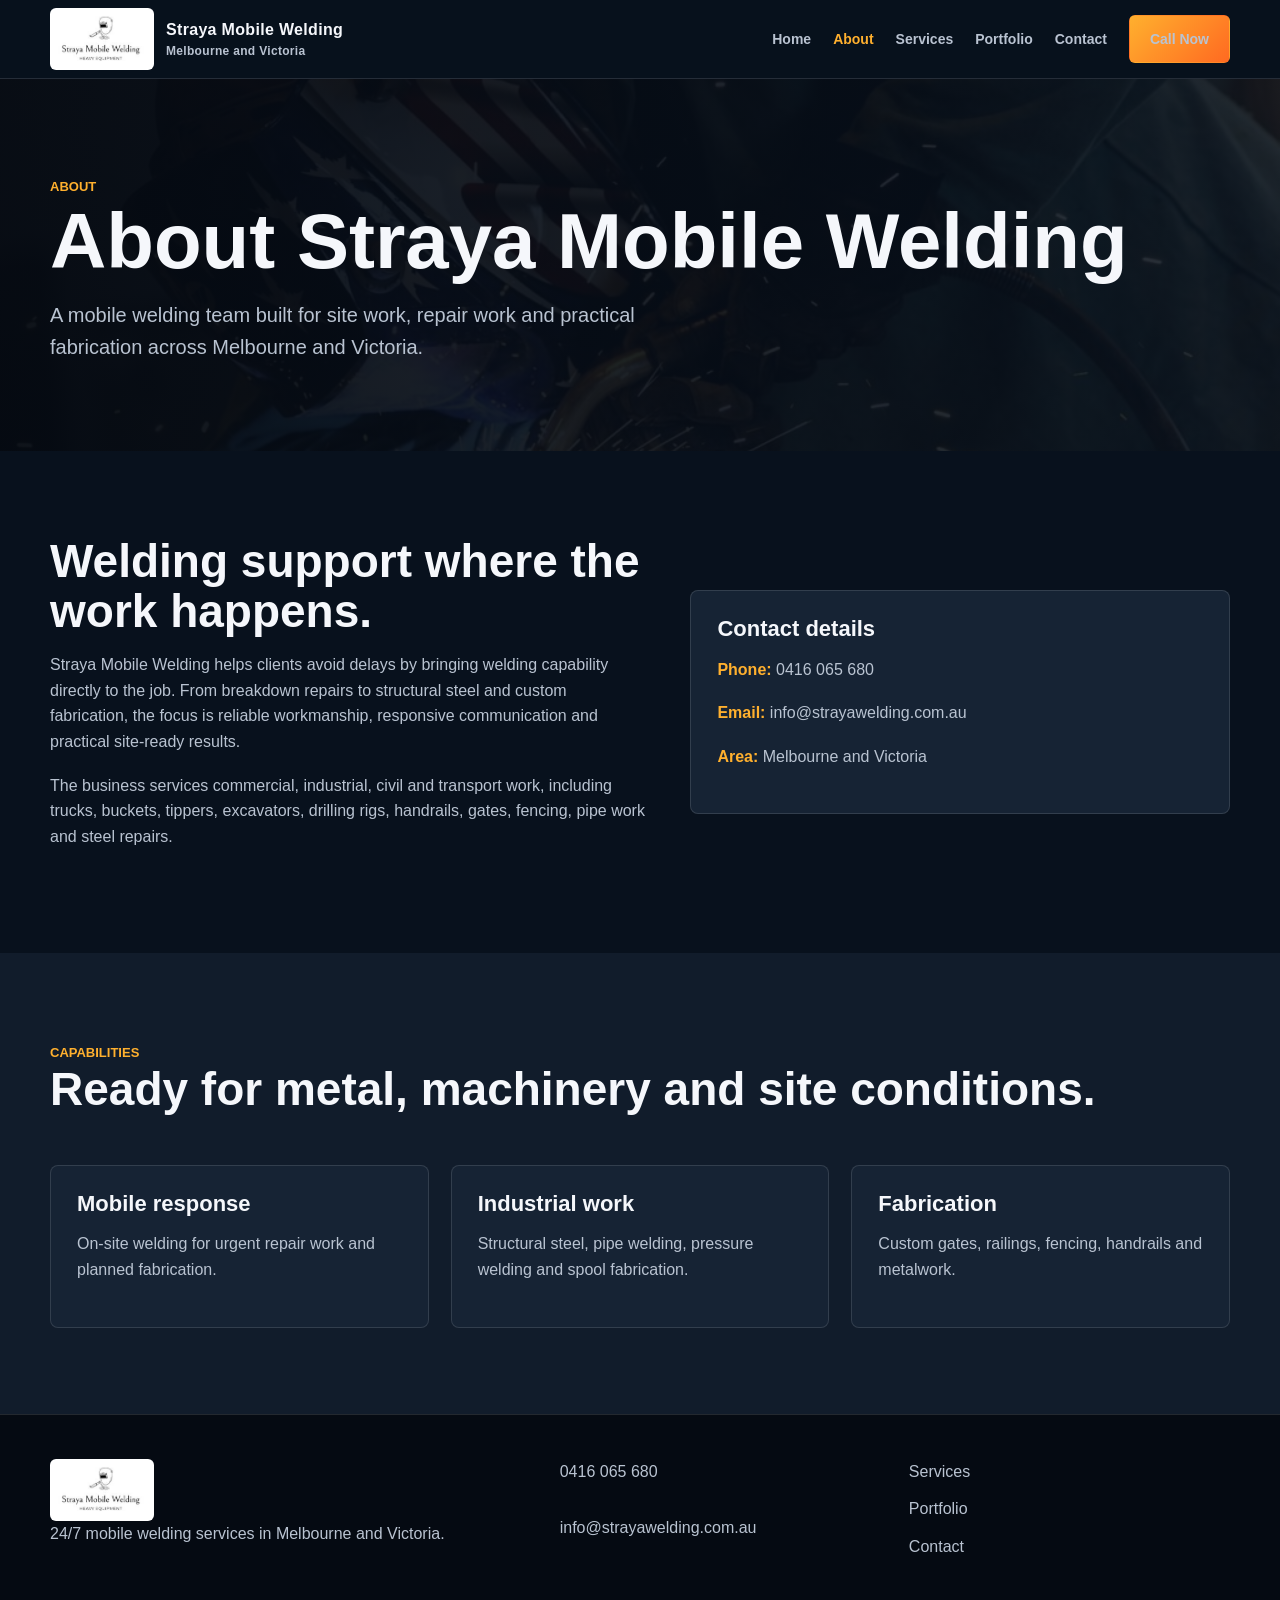
==== about.html @ a780e0a4 "Initial Straya Mobile Welding website rebuild" ====
﻿<!doctype html>
<html lang="en-AU">
<head>
<meta charset="utf-8">
<meta name="viewport" content="width=device-width, initial-scale=1">
<title>About Straya Mobile Welding | Melbourne Mobile Welders</title>
<meta name="description" content="Learn about Straya Mobile Welding, a Melbourne mobile welding business supporting structural steel, fabrication, repairs and emergency breakdown work.">
<meta property="og:title" content="About Straya Mobile Welding">
<meta property="og:description" content="Mobile welding services across Melbourne and Victoria.">
<meta property="og:type" content="website">
<meta property="og:url" content="https://strayawelding.com.au/about.html">
<link rel="stylesheet" href="css/styles.css">
</head>
<body>
<header class="site-header">
<div class="container nav">
<a class="brand" href="index.html">
<span class="logo-box"><img src="assets/images/logo/straya-mobile-welding-logo.jpg" alt="Straya Mobile Welding logo"></span>
<span>Straya Mobile Welding<small>Melbourne and Victoria</small></span>
</a>
<button class="menu-toggle" data-menu-toggle aria-expanded="false" aria-label="Open menu">=</button>
<nav class="menu" data-menu>
<a href="index.html">Home</a>
<a class="active" href="about.html">About</a>
<a href="services.html">Services</a>
<a href="portfolio.html">Portfolio</a>
<a href="contact.html">Contact</a>
<a class="btn btn-primary" href="tel:0416065680">Call Now</a>
</nav>
</div>
</header>
<main>
<section class="page-hero">
<div class="container">
<span class="eyebrow">About</span>
<h1>About Straya Mobile Welding</h1>
<p class="lead">A mobile welding team built for site work, repair work and practical fabrication across Melbourne and Victoria.</p>
</div>
</section>
<section class="section">
<div class="container split">
<div>
<h2>Welding support where the work happens.</h2>
<p>Straya Mobile Welding helps clients avoid delays by bringing welding capability directly to the job. From breakdown repairs to structural steel and custom fabrication, the focus is reliable workmanship, responsive communication and practical site-ready results.</p>
<p>The business services commercial, industrial, civil and transport work, including trucks, buckets, tippers, excavators, drilling rigs, handrails, gates, fencing, pipe work and steel repairs.</p>
</div>
<div class="card">
<h3>Contact details</h3>
<p>
<strong>Phone:</strong> <a href="tel:0416065680">0416 065 680</a>
</p>
<p>
<strong>Email:</strong> <a href="mailto:info@strayawelding.com.au">info@strayawelding.com.au</a>
</p>
<p>
<strong>Area:</strong> Melbourne and Victoria</p>
</div>
</div>
</section>
<section class="section alt">
<div class="container">
<div class="section-head">
<div>
<span class="eyebrow">Capabilities</span>
<h2>Ready for metal, machinery and site conditions.</h2>
</div>
</div>
<div class="grid grid-3">
<article class="card">
<h3>Mobile response</h3>
<p>On-site welding for urgent repair work and planned fabrication.</p>
</article>
<article class="card">
<h3>Industrial work</h3>
<p>Structural steel, pipe welding, pressure welding and spool fabrication.</p>
</article>
<article class="card">
<h3>Fabrication</h3>
<p>Custom gates, railings, fencing, handrails and metalwork.</p>
</article>
</div>
</div>
</section>
</main>
<footer class="site-footer">
<div class="container footer-grid">
<div>
<span class="logo-box"><img src="assets/images/logo/straya-mobile-welding-logo.jpg" alt="Straya Mobile Welding logo"></span>
<p>24/7 mobile welding services in Melbourne and Victoria.</p>
</div>
<div class="footer-links">
<a href="tel:0416065680">0416 065 680</a>
<a href="mailto:info@strayawelding.com.au">info@strayawelding.com.au</a>
</div>
<div class="footer-links">
<a href="services.html">Services</a>
<a href="portfolio.html">Portfolio</a>
<a href="contact.html">Contact</a>
</div>
</div>
</footer>
<script src="js/main.js">
</script>
</body>
</html>
---- css/styles.css ----
:root {
  --bg: #08111d;
  --bg-soft: #111c2b;
  --panel: #162334;
  --panel-2: #1d2b3c;
  --text: #f5f7fb;
  --muted: #b9c3d1;
  --line: rgba(255, 255, 255, 0.12);
  --accent: #ffb02e;
  --accent-2: #ff6a21;
  --dark: #050a12;
  --max: 1180px;
}

* {
  box-sizing: border-box;
}

body {
  margin: 0;
  font-family: Arial, Helvetica, sans-serif;
  color: var(--text);
  background: var(--bg);
  line-height: 1.6;
}

img {
  max-width: 100%;
  display: block;
}

a {
  color: inherit;
  text-decoration: none;
}

.container {
  width: min(100% - 32px, var(--max));
  margin: 0 auto;
}

.site-header {
  position: sticky;
  top: 0;
  z-index: 20;
  background: rgba(8, 17, 29, 0.94);
  border-bottom: 1px solid var(--line);
  backdrop-filter: blur(12px);
}

.nav {
  min-height: 78px;
  display: flex;
  align-items: center;
  justify-content: space-between;
  gap: 18px;
}

.brand {
  display: flex;
  align-items: center;
  gap: 12px;
  font-weight: 800;
  letter-spacing: 0.02em;
}

.logo-box {
  width: 104px;
  height: 62px;
  display: grid;
  place-items: center;
  padding: 5px;
  border-radius: 6px;
  background: #fff;
}

.logo-box img {
  width: 100%;
  height: 100%;
  object-fit: contain;
}

.brand small {
  display: block;
  color: var(--muted);
  font-size: 12px;
  font-weight: 700;
}

.menu {
  display: flex;
  align-items: center;
  gap: 22px;
}

.menu a {
  color: var(--muted);
  font-weight: 700;
  font-size: 14px;
}

.menu a:hover,
.menu a.active {
  color: var(--accent);
}

.menu-toggle {
  display: none;
  border: 1px solid var(--line);
  background: var(--panel);
  color: var(--text);
  border-radius: 6px;
  width: 44px;
  height: 44px;
  font-size: 22px;
}

.btn {
  display: inline-flex;
  align-items: center;
  justify-content: center;
  min-height: 48px;
  padding: 0 20px;
  border-radius: 6px;
  border: 1px solid transparent;
  font-weight: 800;
  line-height: 1;
  cursor: pointer;
}

.btn-primary {
  color: var(--dark);
  background: linear-gradient(135deg, var(--accent), var(--accent-2));
}

.btn-secondary {
  color: var(--text);
  border-color: rgba(255, 176, 46, 0.45);
  background: rgba(255, 176, 46, 0.08);
}

.btn-dark {
  color: var(--text);
  background: var(--panel);
  border-color: var(--line);
}

.hero {
  min-height: 680px;
  display: grid;
  align-items: center;
  position: relative;
  overflow: hidden;
  background:
    linear-gradient(90deg, rgba(5, 10, 18, 0.95), rgba(5, 10, 18, 0.7) 44%, rgba(5, 10, 18, 0.22)),
    url("../assets/images/mobile-welding-01.jpg") center right / cover no-repeat;
}

.hero-content {
  max-width: 720px;
  padding: 86px 0;
}

.eyebrow {
  color: var(--accent);
  text-transform: uppercase;
  font-size: 13px;
  font-weight: 900;
}

h1,
h2,
h3 {
  margin: 0 0 16px;
  line-height: 1.08;
}

h1 {
  font-size: clamp(42px, 7vw, 78px);
}

h2 {
  font-size: clamp(30px, 4vw, 46px);
}

h3 {
  font-size: 22px;
}

p {
  margin: 0 0 18px;
  color: var(--muted);
}

.lead {
  font-size: 20px;
  max-width: 680px;
}

.actions {
  display: flex;
  flex-wrap: wrap;
  gap: 14px;
  margin-top: 28px;
}

.section {
  padding: 86px 0;
}

.section.alt {
  background: var(--bg-soft);
}

.section-head {
  display: flex;
  justify-content: space-between;
  align-items: end;
  gap: 28px;
  margin-bottom: 34px;
}

.section-head p {
  max-width: 560px;
}

.grid {
  display: grid;
  gap: 22px;
}

.grid-2 {
  grid-template-columns: repeat(2, minmax(0, 1fr));
}

.grid-3 {
  grid-template-columns: repeat(3, minmax(0, 1fr));
}

.card {
  background: var(--panel);
  border: 1px solid var(--line);
  border-radius: 8px;
  padding: 26px;
}

.card strong,
.stat strong {
  color: var(--accent);
}

.service-card {
  min-height: 210px;
}

.split {
  display: grid;
  grid-template-columns: 1.05fr 0.95fr;
  gap: 44px;
  align-items: center;
}

.feature-list {
  list-style: none;
  padding: 0;
  margin: 20px 0 0;
  display: grid;
  gap: 12px;
}

.feature-list li {
  padding-left: 28px;
  position: relative;
  color: var(--muted);
}

.feature-list li::before {
  content: "";
  position: absolute;
  left: 0;
  top: 8px;
  width: 10px;
  height: 10px;
  background: var(--accent);
  border-radius: 2px;
}

.media-panel {
  min-height: 360px;
  border-radius: 8px;
  border: 1px solid var(--line);
  background:
    linear-gradient(135deg, rgba(255, 176, 46, 0.18), rgba(255, 106, 33, 0.08)),
    url("../assets/images/fabrication-01.jpg") center / cover no-repeat;
  position: relative;
  overflow: hidden;
}

.media-panel::after {
  content: "";
  position: absolute;
  inset: 0;
  background: linear-gradient(180deg, transparent 35%, rgba(5, 10, 18, 0.72));
}

.stats {
  display: grid;
  grid-template-columns: repeat(3, minmax(0, 1fr));
  gap: 18px;
  margin-top: 28px;
}

.stat {
  padding: 20px;
  border-left: 3px solid var(--accent);
  background: rgba(255, 255, 255, 0.04);
}

.portfolio-card {
  min-height: 190px;
}

.image-card {
  overflow: hidden;
  padding: 0;
}

.image-card a {
  display: grid;
  color: inherit;
}

.image-card img {
  width: 100%;
  aspect-ratio: 4 / 3;
  object-fit: cover;
  background: var(--panel-2);
}

.image-card-body {
  padding: 18px;
}

.image-card-body h3 {
  font-size: 18px;
  margin-bottom: 8px;
}

.gallery-section + .gallery-section {
  margin-top: 54px;
}

.gallery-section h2 {
  font-size: clamp(26px, 3vw, 36px);
}

.gallery-grid {
  display: grid;
  grid-template-columns: repeat(3, minmax(0, 1fr));
  gap: 20px;
}

.project-preview {
  padding: 0;
  overflow: hidden;
}

.project-preview img {
  width: 100%;
  aspect-ratio: 4 / 3;
  object-fit: cover;
}

.project-preview div {
  padding: 22px;
}

.cta {
  background: linear-gradient(135deg, rgba(255, 176, 46, 0.17), rgba(255, 106, 33, 0.1)), var(--bg-soft);
  border-top: 1px solid var(--line);
  border-bottom: 1px solid var(--line);
}

.page-hero {
  padding: 94px 0 70px;
  background:
    linear-gradient(90deg, rgba(5, 10, 18, 0.96), rgba(8, 17, 29, 0.86)),
    url("../assets/images/structural-steel-01.jpg") center / cover no-repeat;
}

.form {
  display: grid;
  gap: 16px;
}

.form-row {
  display: grid;
  grid-template-columns: repeat(2, minmax(0, 1fr));
  gap: 16px;
}

label {
  display: grid;
  gap: 7px;
  color: var(--text);
  font-weight: 800;
}

input,
select,
textarea {
  width: 100%;
  border: 1px solid var(--line);
  border-radius: 6px;
  background: #0c1725;
  color: var(--text);
  padding: 13px 14px;
  font: inherit;
}

textarea {
  min-height: 150px;
  resize: vertical;
}

.hp-field {
  position: absolute;
  left: -9999px;
}

.notice {
  padding: 14px 16px;
  border-radius: 6px;
  margin-bottom: 18px;
  display: none;
}

.notice.show {
  display: block;
}

.notice.success {
  background: rgba(39, 174, 96, 0.16);
  border: 1px solid rgba(39, 174, 96, 0.5);
}

.notice.error {
  background: rgba(231, 76, 60, 0.16);
  border: 1px solid rgba(231, 76, 60, 0.5);
}

.site-footer {
  padding: 44px 0;
  background: var(--dark);
  border-top: 1px solid var(--line);
}

.footer-grid {
  display: grid;
  grid-template-columns: 1.2fr 0.8fr 0.8fr;
  gap: 28px;
}

.footer-links {
  display: grid;
  gap: 8px;
}

.footer-links a {
  color: var(--muted);
}

@media (max-width: 860px) {
  .menu-toggle {
    display: block;
  }

  .menu {
    position: absolute;
    top: 78px;
    left: 0;
    right: 0;
    display: none;
    flex-direction: column;
    align-items: stretch;
    padding: 18px 16px 24px;
    background: var(--bg);
    border-bottom: 1px solid var(--line);
  }

  .menu.open {
    display: flex;
  }

  .menu a,
  .menu .btn {
    width: 100%;
  }

  .hero {
    min-height: 620px;
    background-position: center;
  }

  .section-head,
  .split,
  .grid-2,
  .grid-3,
  .gallery-grid,
  .footer-grid,
  .form-row {
    grid-template-columns: 1fr;
  }

  .section-head {
    align-items: start;
  }

  .stats {
    grid-template-columns: 1fr;
  }
}

@media (max-width: 520px) {
  .container {
    width: min(100% - 24px, var(--max));
  }

  .hero-content {
    padding: 64px 0;
  }

  .actions .btn {
    width: 100%;
  }

  .section {
    padding: 64px 0;
  }
}
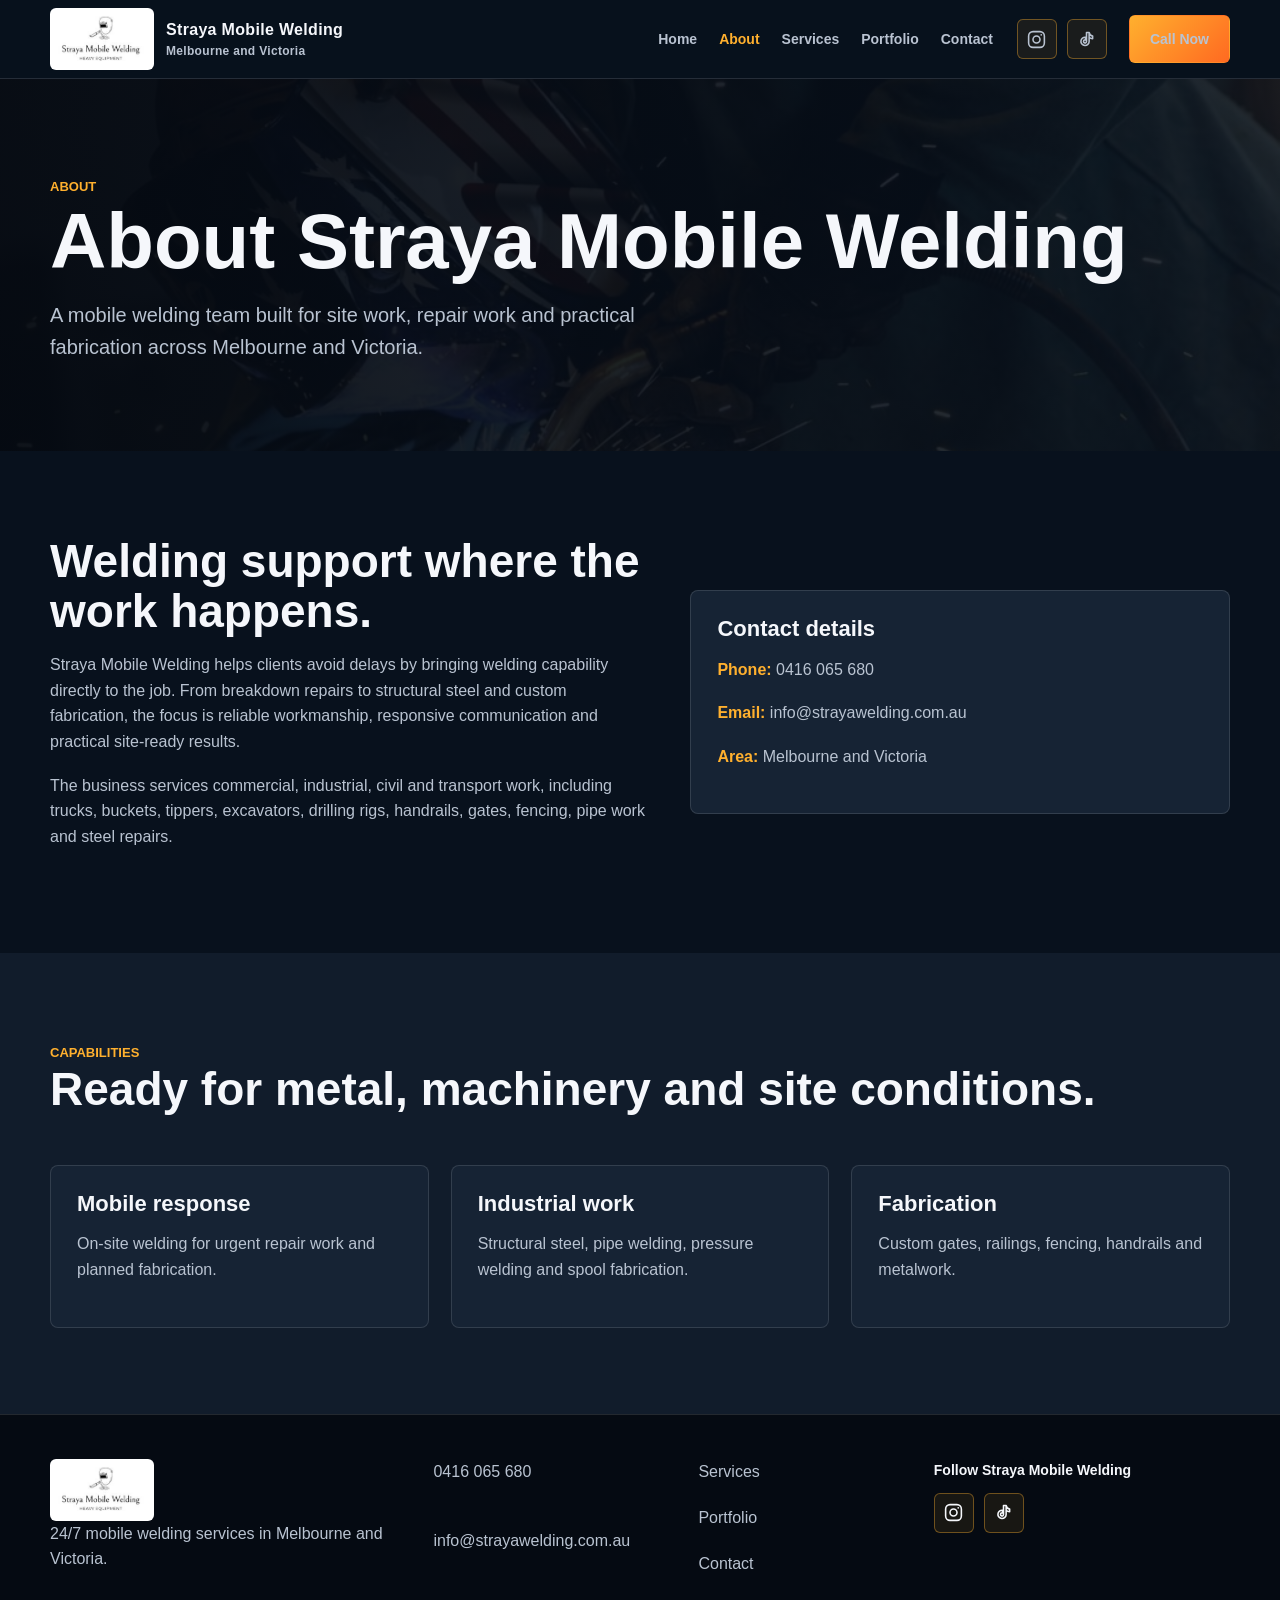
==== commit b2e1f96b: "Add Instagram and TikTok links" ====
--- a/about.html
+++ b/about.html
@@ -5,26 +5,28 @@
 <meta name="viewport" content="width=device-width, initial-scale=1">
 <title>About Straya Mobile Welding | Melbourne Mobile Welders</title>
 <meta name="description" content="Learn about Straya Mobile Welding, a Melbourne mobile welding business supporting structural steel, fabrication, repairs and emergency breakdown work.">
+<link rel="canonical" href="https://strayawelding.com.au/about">
 <meta property="og:title" content="About Straya Mobile Welding">
 <meta property="og:description" content="Mobile welding services across Melbourne and Victoria.">
 <meta property="og:type" content="website">
-<meta property="og:url" content="https://strayawelding.com.au/about.html">
+<meta property="og:url" content="https://strayawelding.com.au/about">
 <link rel="stylesheet" href="css/styles.css">
 </head>
 <body>
 <header class="site-header">
 <div class="container nav">
-<a class="brand" href="index.html">
+<a class="brand" href="/">
 <span class="logo-box"><img src="assets/images/logo/straya-mobile-welding-logo.jpg" alt="Straya Mobile Welding logo"></span>
 <span>Straya Mobile Welding<small>Melbourne and Victoria</small></span>
 </a>
 <button class="menu-toggle" data-menu-toggle aria-expanded="false" aria-label="Open menu">=</button>
 <nav class="menu" data-menu>
-<a href="index.html">Home</a>
-<a class="active" href="about.html">About</a>
-<a href="services.html">Services</a>
-<a href="portfolio.html">Portfolio</a>
-<a href="contact.html">Contact</a>
+<a href="/">Home</a>
+<a class="active" href="/about">About</a>
+<a href="/services">Services</a>
+<a href="/portfolio">Portfolio</a>
+<a href="/contact">Contact</a>
+<span class="nav-socials" aria-label="Social media"><a class="social-icon" href="https://www.instagram.com/strayametalfabrication/" target="_blank" rel="noopener noreferrer" aria-label="Straya Mobile Welding on Instagram"><svg aria-hidden="true" viewBox="0 0 24 24"><rect x="3" y="3" width="18" height="18" rx="5"></rect><circle cx="12" cy="12" r="4"></circle><circle class="icon-fill" cx="17.4" cy="6.7" r="1"></circle></svg></a><a class="social-icon" href="https://www.tiktok.com/@smf7445" target="_blank" rel="noopener noreferrer" aria-label="Straya Mobile Welding on TikTok"><svg aria-hidden="true" viewBox="0 0 24 24"><path d="M15 4v10.2a4.7 4.7 0 1 1-4-4.65v3.1a1.7 1.7 0 1 0 1 1.55V4h3Zm0 0c.4 2.3 1.75 3.65 4 4v3.1A7 7 0 0 1 15 9.4"></path></svg></a></span>
 <a class="btn btn-primary" href="tel:0416065680">Call Now</a>
 </nav>
 </div>
@@ -93,10 +95,11 @@
 <a href="mailto:info@strayawelding.com.au">info@strayawelding.com.au</a>
 </div>
 <div class="footer-links">
-<a href="services.html">Services</a>
-<a href="portfolio.html">Portfolio</a>
-<a href="contact.html">Contact</a>
+<a href="/services">Services</a>
+<a href="/portfolio">Portfolio</a>
+<a href="/contact">Contact</a>
 </div>
+<div class="footer-social"><strong>Follow Straya Mobile Welding</strong><div class="social-buttons"><a class="social-icon" href="https://www.instagram.com/strayametalfabrication/" target="_blank" rel="noopener noreferrer" aria-label="Follow Straya Mobile Welding on Instagram"><svg aria-hidden="true" viewBox="0 0 24 24"><rect x="3" y="3" width="18" height="18" rx="5"></rect><circle cx="12" cy="12" r="4"></circle><circle class="icon-fill" cx="17.4" cy="6.7" r="1"></circle></svg></a><a class="social-icon" href="https://www.tiktok.com/@smf7445" target="_blank" rel="noopener noreferrer" aria-label="Follow Straya Mobile Welding on TikTok"><svg aria-hidden="true" viewBox="0 0 24 24"><path d="M15 4v10.2a4.7 4.7 0 1 1-4-4.65v3.1a1.7 1.7 0 1 0 1 1.55V4h3Zm0 0c.4 2.3 1.75 3.65 4 4v3.1A7 7 0 0 1 15 9.4"></path></svg></a></div></div>
 </div>
 </footer>
 <script src="js/main.js">
@@ -105,3 +108,4 @@
 </html>
 
 
+
--- a/css/styles.css
+++ b/css/styles.css
@@ -104,6 +104,87 @@
   color: var(--accent);
 }
 
+.nav-socials,
+.social-buttons {
+  display: flex;
+  align-items: center;
+  gap: 10px;
+}
+
+.menu .nav-socials {
+  padding-left: 2px;
+}
+
+.social-icon,
+.social-button {
+  display: inline-flex;
+  align-items: center;
+  justify-content: center;
+  border: 1px solid rgba(255, 176, 46, 0.38);
+  background: rgba(255, 176, 46, 0.08);
+  color: var(--text);
+  transition: border-color 0.2s ease, background 0.2s ease, color 0.2s ease, transform 0.2s ease;
+}
+
+.social-icon {
+  width: 40px;
+  height: 40px;
+  border-radius: 6px;
+}
+
+.social-icon svg,
+.social-button svg {
+  width: 21px;
+  height: 21px;
+  fill: none;
+  stroke: currentColor;
+  stroke-width: 1.8;
+  stroke-linecap: round;
+  stroke-linejoin: round;
+}
+
+.social-icon .icon-fill,
+.social-button .icon-fill {
+  fill: currentColor;
+  stroke: none;
+}
+
+.social-icon:hover,
+.social-icon:focus-visible,
+.social-button:hover,
+.social-button:focus-visible {
+  color: var(--dark);
+  border-color: var(--accent);
+  background: var(--accent);
+  transform: translateY(-2px);
+  outline: none;
+}
+
+.social-button {
+  min-height: 48px;
+  gap: 10px;
+  padding: 0 18px;
+  border-radius: 6px;
+  font-weight: 800;
+}
+
+.social-cta {
+  display: flex;
+  align-items: center;
+  justify-content: space-between;
+  gap: 24px;
+  margin-top: 28px;
+  padding: 24px;
+  border: 1px solid var(--line);
+  border-left: 3px solid var(--accent);
+  border-radius: 8px;
+  background: rgba(255, 255, 255, 0.035);
+}
+
+.social-cta h3 {
+  margin: 4px 0 0;
+}
+
 .menu-toggle {
   display: none;
   border: 1px solid var(--line);
@@ -449,6 +530,47 @@
   border: 1px solid rgba(231, 76, 60, 0.5);
 }
 
+.contact-socials {
+  display: grid;
+  gap: 12px;
+  margin-top: 26px;
+  padding-top: 24px;
+  border-top: 1px solid var(--line);
+}
+
+.social-detail {
+  display: flex;
+  align-items: center;
+  gap: 12px;
+  padding: 10px;
+  margin: 0 -10px;
+  border-radius: 8px;
+  transition: background 0.2s ease;
+}
+
+.social-detail:hover,
+.social-detail:focus-visible {
+  background: rgba(255, 176, 46, 0.08);
+  outline: none;
+}
+
+.social-detail:hover .social-icon,
+.social-detail:focus-visible .social-icon {
+  color: var(--dark);
+  border-color: var(--accent);
+  background: var(--accent);
+}
+
+.social-detail strong,
+.social-detail small {
+  display: block;
+}
+
+.social-detail small {
+  color: var(--muted);
+  line-height: 1.4;
+}
+
 .site-footer {
   padding: 44px 0;
   background: var(--dark);
@@ -457,7 +579,7 @@
 
 .footer-grid {
   display: grid;
-  grid-template-columns: 1.2fr 0.8fr 0.8fr;
+  grid-template-columns: 1.2fr 0.8fr 0.7fr 1fr;
   gap: 28px;
 }
 
@@ -468,6 +590,12 @@
 
 .footer-links a {
   color: var(--muted);
+}
+
+.footer-social strong {
+  display: block;
+  margin-bottom: 12px;
+  font-size: 14px;
 }
 
 @media (max-width: 860px) {
@@ -497,6 +625,15 @@
     width: 100%;
   }
 
+  .menu .nav-socials {
+    width: 100%;
+    padding: 4px 0 0;
+  }
+
+  .menu .social-icon {
+    width: 48px;
+  }
+
   .hero {
     min-height: 620px;
     background-position: center;
@@ -519,6 +656,11 @@
   .stats {
     grid-template-columns: 1fr;
   }
+
+  .social-cta {
+    align-items: flex-start;
+    flex-direction: column;
+  }
 }
 
 @media (max-width: 520px) {
@@ -534,6 +676,11 @@
     width: 100%;
   }
 
+  .social-cta .social-buttons,
+  .social-cta .social-button {
+    width: 100%;
+  }
+
   .section {
     padding: 64px 0;
   }
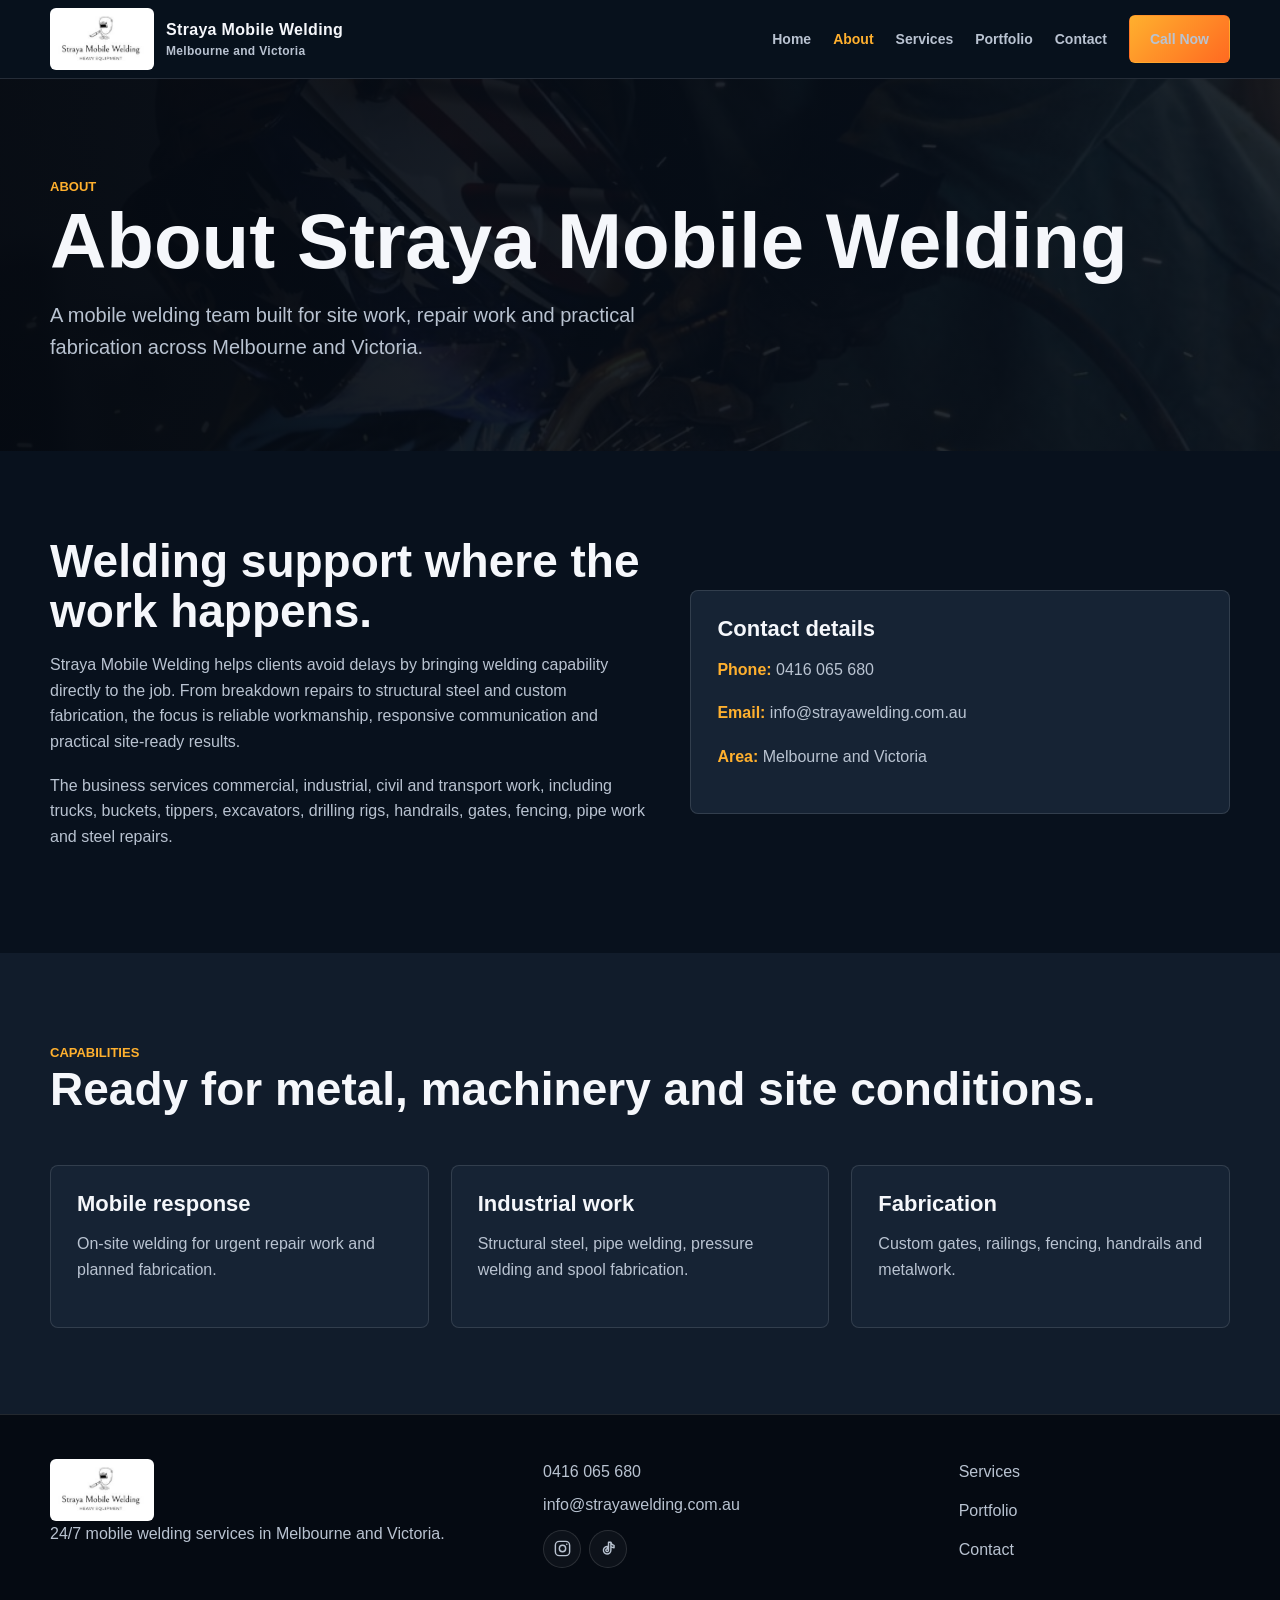
==== commit 84bd1971: "Refine social media link design" ====
--- a/about.html
+++ b/about.html
@@ -26,7 +26,6 @@
 <a href="/services">Services</a>
 <a href="/portfolio">Portfolio</a>
 <a href="/contact">Contact</a>
-<span class="nav-socials" aria-label="Social media"><a class="social-icon" href="https://www.instagram.com/strayametalfabrication/" target="_blank" rel="noopener noreferrer" aria-label="Straya Mobile Welding on Instagram"><svg aria-hidden="true" viewBox="0 0 24 24"><rect x="3" y="3" width="18" height="18" rx="5"></rect><circle cx="12" cy="12" r="4"></circle><circle class="icon-fill" cx="17.4" cy="6.7" r="1"></circle></svg></a><a class="social-icon" href="https://www.tiktok.com/@smf7445" target="_blank" rel="noopener noreferrer" aria-label="Straya Mobile Welding on TikTok"><svg aria-hidden="true" viewBox="0 0 24 24"><path d="M15 4v10.2a4.7 4.7 0 1 1-4-4.65v3.1a1.7 1.7 0 1 0 1 1.55V4h3Zm0 0c.4 2.3 1.75 3.65 4 4v3.1A7 7 0 0 1 15 9.4"></path></svg></a></span>
 <a class="btn btn-primary" href="tel:0416065680">Call Now</a>
 </nav>
 </div>
@@ -90,16 +89,15 @@
 <span class="logo-box"><img src="assets/images/logo/straya-mobile-welding-logo.jpg" alt="Straya Mobile Welding logo"></span>
 <p>24/7 mobile welding services in Melbourne and Victoria.</p>
 </div>
-<div class="footer-links">
+<div class="footer-contact"><div class="footer-links">
 <a href="tel:0416065680">0416 065 680</a>
 <a href="mailto:info@strayawelding.com.au">info@strayawelding.com.au</a>
-</div>
+</div><div class="social-links" aria-label="Follow us"><a class="social-link" href="https://www.instagram.com/strayametalfabrication/" target="_blank" rel="noopener noreferrer" aria-label="Instagram"><svg aria-hidden="true" viewBox="0 0 24 24"><rect x="3" y="3" width="18" height="18" rx="5"></rect><circle cx="12" cy="12" r="4"></circle><circle class="icon-fill" cx="17.4" cy="6.7" r="1"></circle></svg></a><a class="social-link" href="https://www.tiktok.com/@smf7445" target="_blank" rel="noopener noreferrer" aria-label="TikTok"><svg aria-hidden="true" viewBox="0 0 24 24"><path d="M15 4v10.2a4.7 4.7 0 1 1-4-4.65v3.1a1.7 1.7 0 1 0 1 1.55V4h3Zm0 0c.4 2.3 1.75 3.65 4 4v3.1A7 7 0 0 1 15 9.4"></path></svg></a></div></div>
 <div class="footer-links">
 <a href="/services">Services</a>
 <a href="/portfolio">Portfolio</a>
 <a href="/contact">Contact</a>
 </div>
-<div class="footer-social"><strong>Follow Straya Mobile Welding</strong><div class="social-buttons"><a class="social-icon" href="https://www.instagram.com/strayametalfabrication/" target="_blank" rel="noopener noreferrer" aria-label="Follow Straya Mobile Welding on Instagram"><svg aria-hidden="true" viewBox="0 0 24 24"><rect x="3" y="3" width="18" height="18" rx="5"></rect><circle cx="12" cy="12" r="4"></circle><circle class="icon-fill" cx="17.4" cy="6.7" r="1"></circle></svg></a><a class="social-icon" href="https://www.tiktok.com/@smf7445" target="_blank" rel="noopener noreferrer" aria-label="Follow Straya Mobile Welding on TikTok"><svg aria-hidden="true" viewBox="0 0 24 24"><path d="M15 4v10.2a4.7 4.7 0 1 1-4-4.65v3.1a1.7 1.7 0 1 0 1 1.55V4h3Zm0 0c.4 2.3 1.75 3.65 4 4v3.1A7 7 0 0 1 15 9.4"></path></svg></a></div></div>
 </div>
 </footer>
 <script src="js/main.js">
--- a/css/styles.css
+++ b/css/styles.css
@@ -104,38 +104,29 @@
   color: var(--accent);
 }
 
-.nav-socials,
-.social-buttons {
+.social-links {
   display: flex;
   align-items: center;
-  gap: 10px;
-}
-
-.menu .nav-socials {
-  padding-left: 2px;
-}
-
-.social-icon,
-.social-button {
+  gap: 8px;
+}
+
+.social-link {
   display: inline-flex;
   align-items: center;
   justify-content: center;
-  border: 1px solid rgba(255, 176, 46, 0.38);
-  background: rgba(255, 176, 46, 0.08);
-  color: var(--text);
-  transition: border-color 0.2s ease, background 0.2s ease, color 0.2s ease, transform 0.2s ease;
-}
-
-.social-icon {
-  width: 40px;
-  height: 40px;
-  border-radius: 6px;
-}
-
-.social-icon svg,
-.social-button svg {
-  width: 21px;
-  height: 21px;
+  width: 38px;
+  height: 38px;
+  flex: 0 0 38px;
+  border: 1px solid var(--line);
+  border-radius: 999px;
+  background: rgba(255, 255, 255, 0.035);
+  color: var(--muted);
+  transition: border-color 0.2s ease, background 0.2s ease, color 0.2s ease;
+}
+
+.social-link svg {
+  width: 19px;
+  height: 19px;
   fill: none;
   stroke: currentColor;
   stroke-width: 1.8;
@@ -143,46 +134,17 @@
   stroke-linejoin: round;
 }
 
-.social-icon .icon-fill,
-.social-button .icon-fill {
+.social-link .icon-fill {
   fill: currentColor;
   stroke: none;
 }
 
-.social-icon:hover,
-.social-icon:focus-visible,
-.social-button:hover,
-.social-button:focus-visible {
-  color: var(--dark);
-  border-color: var(--accent);
-  background: var(--accent);
-  transform: translateY(-2px);
+.social-link:hover,
+.social-link:focus-visible {
+  color: var(--accent);
+  border-color: rgba(255, 176, 46, 0.65);
+  background: rgba(255, 176, 46, 0.08);
   outline: none;
-}
-
-.social-button {
-  min-height: 48px;
-  gap: 10px;
-  padding: 0 18px;
-  border-radius: 6px;
-  font-weight: 800;
-}
-
-.social-cta {
-  display: flex;
-  align-items: center;
-  justify-content: space-between;
-  gap: 24px;
-  margin-top: 28px;
-  padding: 24px;
-  border: 1px solid var(--line);
-  border-left: 3px solid var(--accent);
-  border-radius: 8px;
-  background: rgba(255, 255, 255, 0.035);
-}
-
-.social-cta h3 {
-  margin: 4px 0 0;
 }
 
 .menu-toggle {
@@ -531,44 +493,15 @@
 }
 
 .contact-socials {
-  display: grid;
-  gap: 12px;
-  margin-top: 26px;
-  padding-top: 24px;
+  margin-top: 22px;
+  padding-top: 18px;
   border-top: 1px solid var(--line);
 }
 
-.social-detail {
-  display: flex;
-  align-items: center;
-  gap: 12px;
-  padding: 10px;
-  margin: 0 -10px;
-  border-radius: 8px;
-  transition: background 0.2s ease;
-}
-
-.social-detail:hover,
-.social-detail:focus-visible {
-  background: rgba(255, 176, 46, 0.08);
-  outline: none;
-}
-
-.social-detail:hover .social-icon,
-.social-detail:focus-visible .social-icon {
-  color: var(--dark);
-  border-color: var(--accent);
-  background: var(--accent);
-}
-
-.social-detail strong,
-.social-detail small {
+.contact-socials > strong {
   display: block;
-}
-
-.social-detail small {
-  color: var(--muted);
-  line-height: 1.4;
+  margin-bottom: 10px;
+  font-size: 14px;
 }
 
 .site-footer {
@@ -579,7 +512,7 @@
 
 .footer-grid {
   display: grid;
-  grid-template-columns: 1.2fr 0.8fr 0.7fr 1fr;
+  grid-template-columns: 1.2fr 1fr 0.7fr;
   gap: 28px;
 }
 
@@ -592,10 +525,8 @@
   color: var(--muted);
 }
 
-.footer-social strong {
-  display: block;
-  margin-bottom: 12px;
-  font-size: 14px;
+.footer-contact .social-links {
+  margin-top: 12px;
 }
 
 @media (max-width: 860px) {
@@ -625,15 +556,6 @@
     width: 100%;
   }
 
-  .menu .nav-socials {
-    width: 100%;
-    padding: 4px 0 0;
-  }
-
-  .menu .social-icon {
-    width: 48px;
-  }
-
   .hero {
     min-height: 620px;
     background-position: center;
@@ -657,10 +579,6 @@
     grid-template-columns: 1fr;
   }
 
-  .social-cta {
-    align-items: flex-start;
-    flex-direction: column;
-  }
 }
 
 @media (max-width: 520px) {
@@ -676,11 +594,6 @@
     width: 100%;
   }
 
-  .social-cta .social-buttons,
-  .social-cta .social-button {
-    width: 100%;
-  }
-
   .section {
     padding: 64px 0;
   }
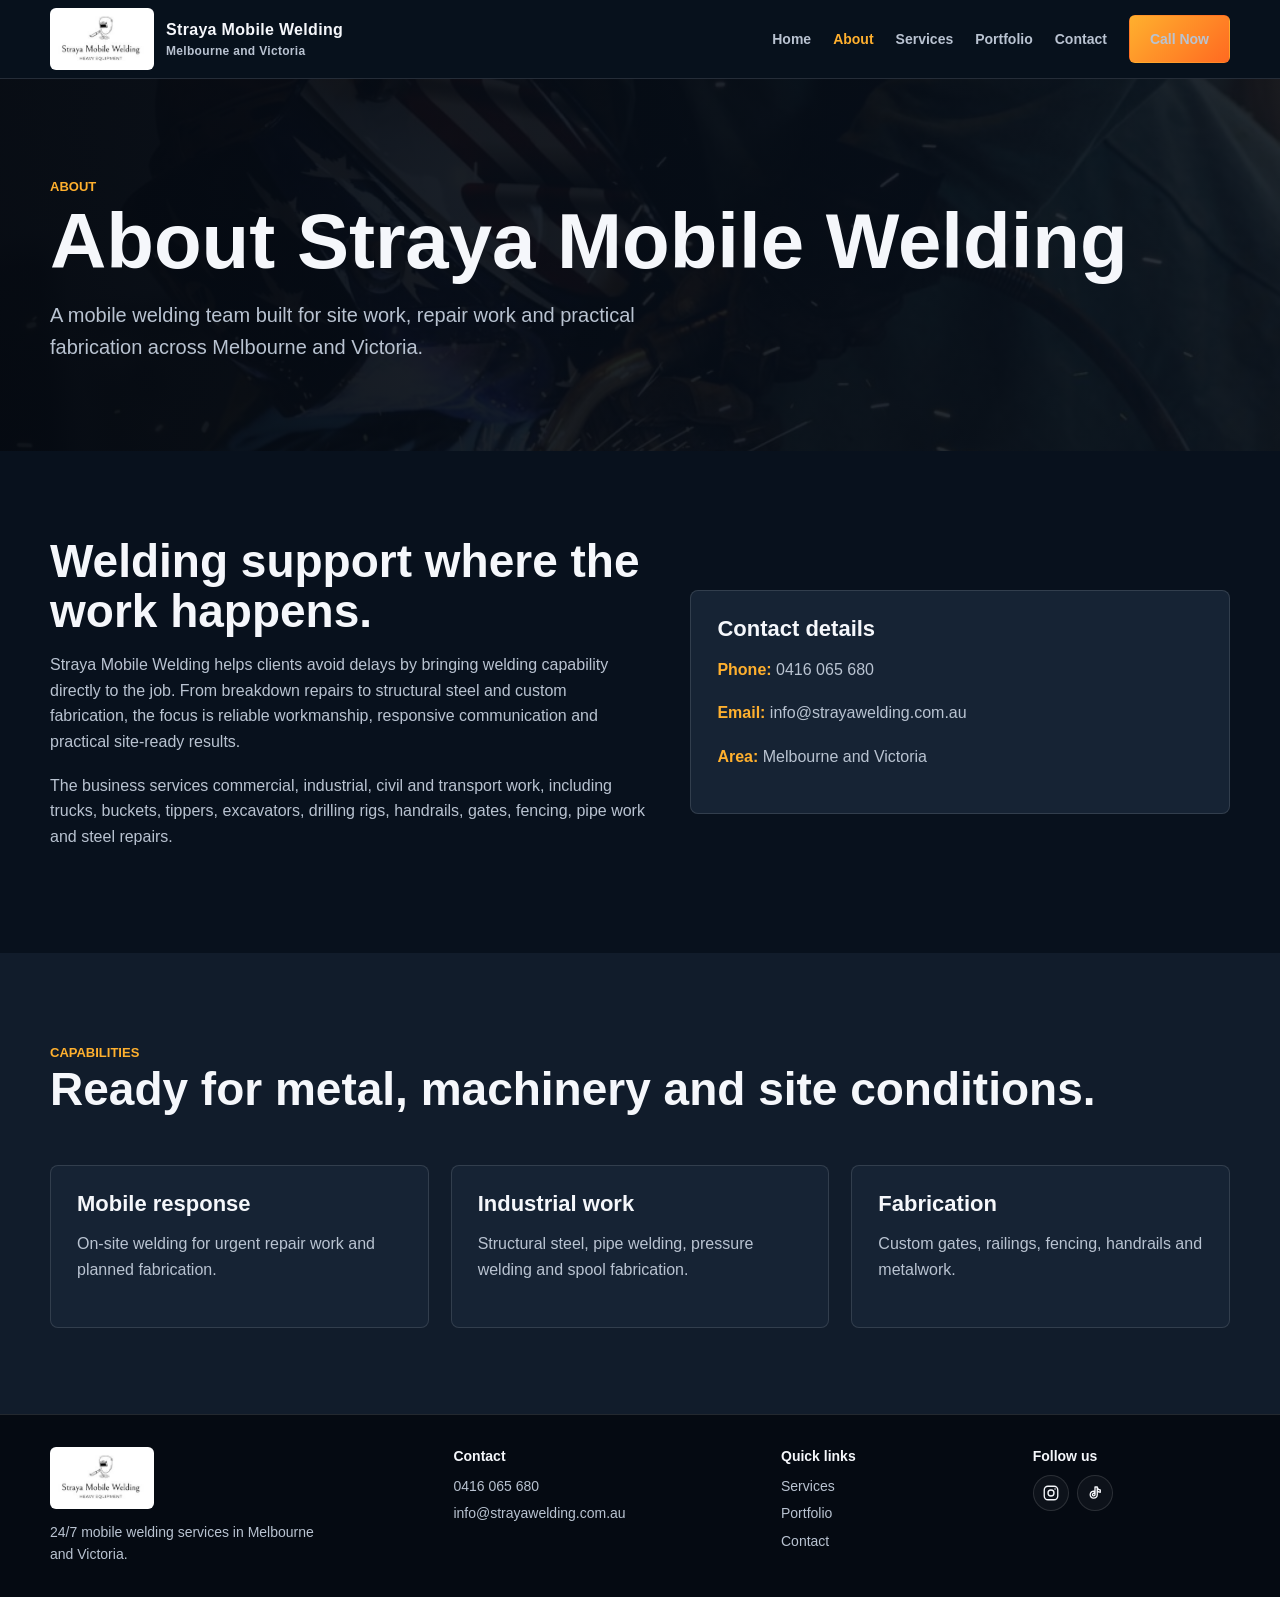
==== commit 9d14d227: "Fix footer social media design" ====
--- a/about.html
+++ b/about.html
@@ -85,19 +85,20 @@
 </main>
 <footer class="site-footer">
 <div class="container footer-grid">
-<div>
+<div class="footer-brand">
 <span class="logo-box"><img src="assets/images/logo/straya-mobile-welding-logo.jpg" alt="Straya Mobile Welding logo"></span>
 <p>24/7 mobile welding services in Melbourne and Victoria.</p>
 </div>
-<div class="footer-contact"><div class="footer-links">
+<div><h2 class="footer-heading">Contact</h2><div class="footer-links">
 <a href="tel:0416065680">0416 065 680</a>
 <a href="mailto:info@strayawelding.com.au">info@strayawelding.com.au</a>
-</div><div class="social-links" aria-label="Follow us"><a class="social-link" href="https://www.instagram.com/strayametalfabrication/" target="_blank" rel="noopener noreferrer" aria-label="Instagram"><svg aria-hidden="true" viewBox="0 0 24 24"><rect x="3" y="3" width="18" height="18" rx="5"></rect><circle cx="12" cy="12" r="4"></circle><circle class="icon-fill" cx="17.4" cy="6.7" r="1"></circle></svg></a><a class="social-link" href="https://www.tiktok.com/@smf7445" target="_blank" rel="noopener noreferrer" aria-label="TikTok"><svg aria-hidden="true" viewBox="0 0 24 24"><path d="M15 4v10.2a4.7 4.7 0 1 1-4-4.65v3.1a1.7 1.7 0 1 0 1 1.55V4h3Zm0 0c.4 2.3 1.75 3.65 4 4v3.1A7 7 0 0 1 15 9.4"></path></svg></a></div></div>
-<div class="footer-links">
+</div></div>
+<div><h2 class="footer-heading">Quick links</h2><div class="footer-links">
 <a href="/services">Services</a>
 <a href="/portfolio">Portfolio</a>
 <a href="/contact">Contact</a>
-</div>
+</div></div>
+<div><h2 class="footer-heading">Follow us</h2><div class="social-links"><a class="social-link" href="https://www.instagram.com/strayametalfabrication/" target="_blank" rel="noopener noreferrer" aria-label="Instagram"><svg aria-hidden="true" viewBox="0 0 24 24"><rect x="3" y="3" width="18" height="18" rx="5"></rect><circle cx="12" cy="12" r="4"></circle><circle cx="17.4" cy="6.7" r="1" fill="currentColor" stroke="none"></circle></svg></a><a class="social-link" href="https://www.tiktok.com/@smf7445" target="_blank" rel="noopener noreferrer" aria-label="TikTok"><svg aria-hidden="true" viewBox="0 0 24 24"><path d="M15 4v10.2a4.7 4.7 0 1 1-4-4.65v3.1a1.7 1.7 0 1 0 1 1.55V4h3Zm0 0c.4 2.3 1.75 3.65 4 4v3.1A7 7 0 0 1 15 9.4"></path></svg></a></div></div>
 </div>
 </footer>
 <script src="js/main.js">
--- a/css/styles.css
+++ b/css/styles.css
@@ -114,19 +114,22 @@
   display: inline-flex;
   align-items: center;
   justify-content: center;
-  width: 38px;
-  height: 38px;
-  flex: 0 0 38px;
+  width: 36px;
+  height: 36px;
+  flex: 0 0 36px;
   border: 1px solid var(--line);
   border-radius: 999px;
   background: rgba(255, 255, 255, 0.035);
-  color: var(--muted);
+  color: #f5f7fb;
   transition: border-color 0.2s ease, background 0.2s ease, color 0.2s ease;
 }
 
 .social-link svg {
-  width: 19px;
-  height: 19px;
+  display: block;
+  width: 18px;
+  height: 18px;
+  max-width: 18px;
+  max-height: 18px;
   fill: none;
   stroke: currentColor;
   stroke-width: 1.8;
@@ -505,28 +508,39 @@
 }
 
 .site-footer {
-  padding: 44px 0;
+  padding: 32px 0;
   background: var(--dark);
   border-top: 1px solid var(--line);
 }
 
 .footer-grid {
   display: grid;
-  grid-template-columns: 1.2fr 1fr 0.7fr;
-  gap: 28px;
+  grid-template-columns: 1.25fr 1fr 0.75fr 0.65fr;
+  gap: 24px;
+  align-items: start;
+}
+
+.footer-brand p {
+  max-width: 280px;
+  margin: 12px 0 0;
+  font-size: 14px;
+}
+
+.footer-heading {
+  margin: 0 0 10px;
+  color: var(--text);
+  font-size: 14px;
+  line-height: 1.3;
 }
 
 .footer-links {
   display: grid;
-  gap: 8px;
+  gap: 5px;
 }
 
 .footer-links a {
   color: var(--muted);
-}
-
-.footer-contact .social-links {
-  margin-top: 12px;
+  font-size: 14px;
 }
 
 @media (max-width: 860px) {
@@ -566,9 +580,13 @@
   .grid-2,
   .grid-3,
   .gallery-grid,
-  .footer-grid,
   .form-row {
     grid-template-columns: 1fr;
+  }
+
+  .footer-grid {
+    grid-template-columns: repeat(2, minmax(0, 1fr));
+    gap: 28px 20px;
   }
 
   .section-head {
@@ -597,4 +615,13 @@
   .section {
     padding: 64px 0;
   }
-}
+
+  .site-footer {
+    padding: 28px 0;
+  }
+
+  .footer-grid {
+    grid-template-columns: 1fr;
+    gap: 22px;
+  }
+}
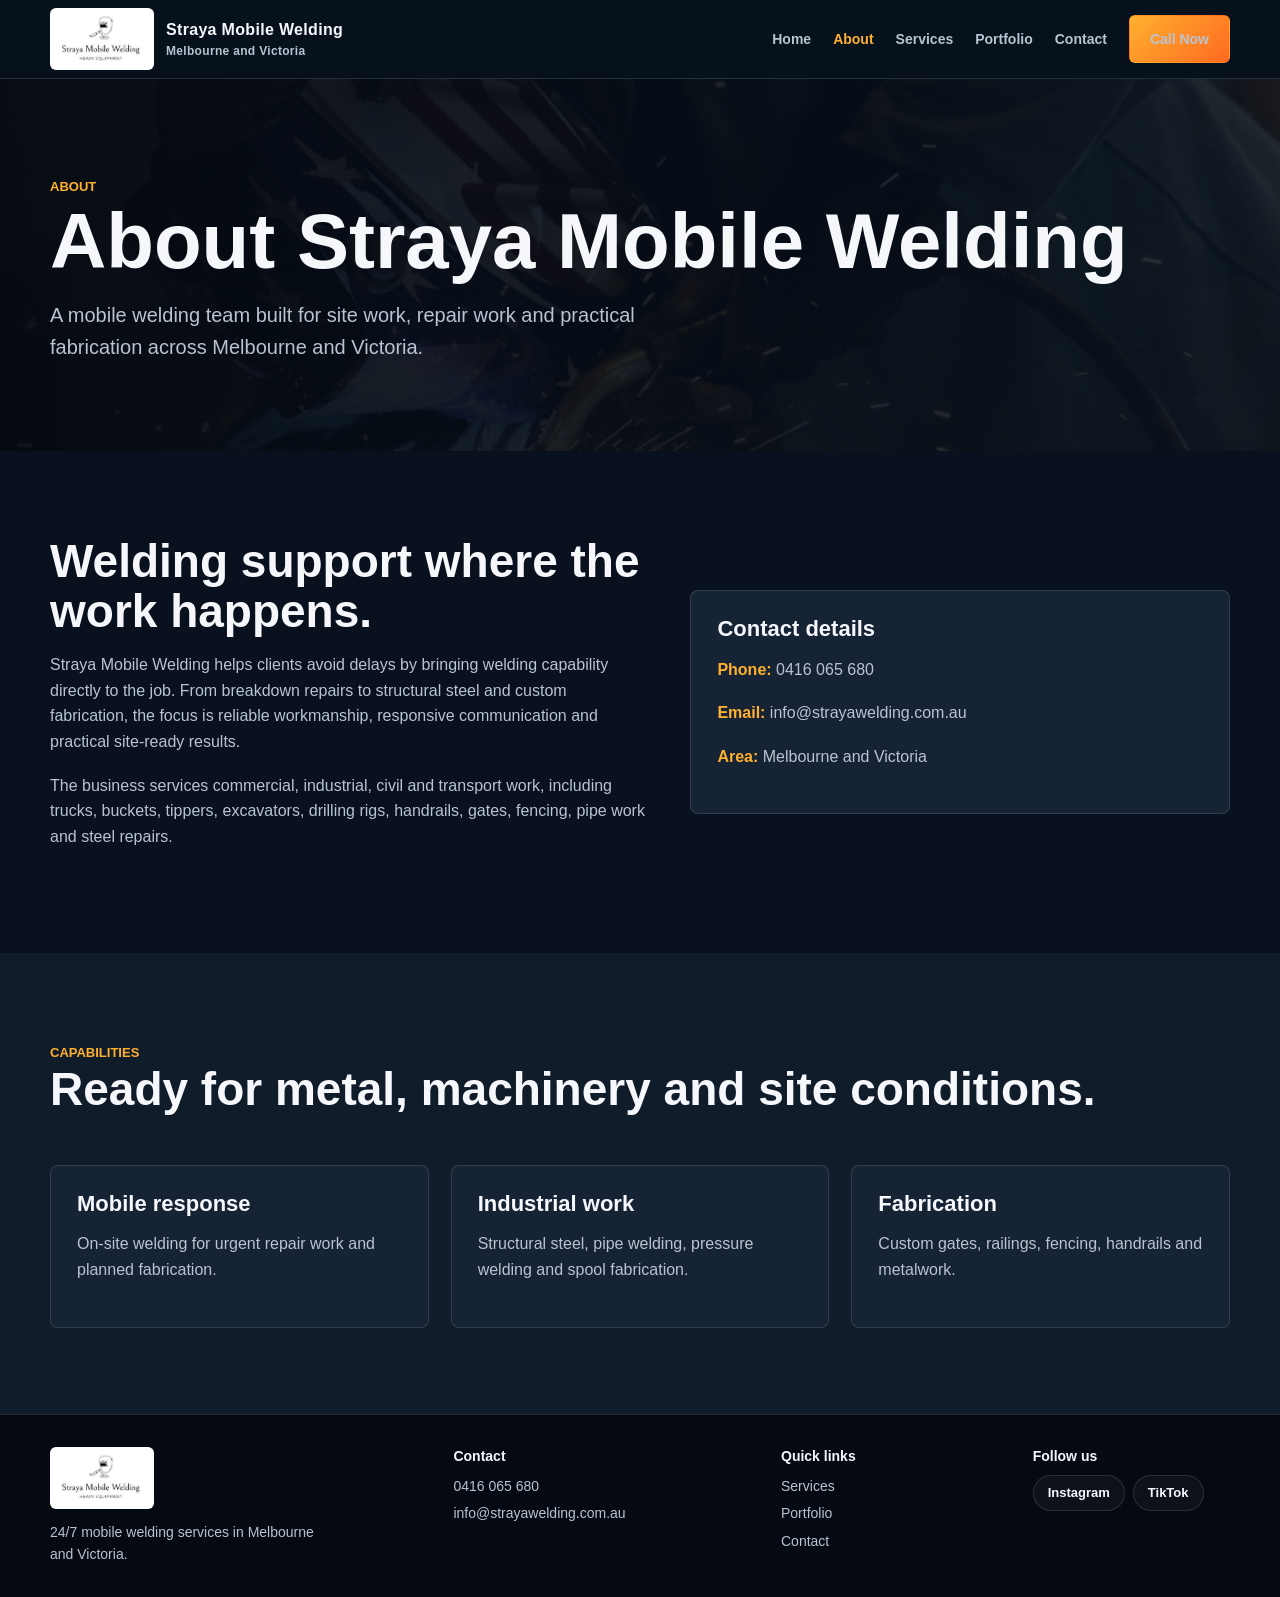
==== commit 17c9046b: "Fix broken social media design" ====
--- a/about.html
+++ b/about.html
@@ -98,7 +98,7 @@
 <a href="/portfolio">Portfolio</a>
 <a href="/contact">Contact</a>
 </div></div>
-<div><h2 class="footer-heading">Follow us</h2><div class="social-links"><a class="social-link" href="https://www.instagram.com/strayametalfabrication/" target="_blank" rel="noopener noreferrer" aria-label="Instagram"><svg aria-hidden="true" viewBox="0 0 24 24"><rect x="3" y="3" width="18" height="18" rx="5"></rect><circle cx="12" cy="12" r="4"></circle><circle cx="17.4" cy="6.7" r="1" fill="currentColor" stroke="none"></circle></svg></a><a class="social-link" href="https://www.tiktok.com/@smf7445" target="_blank" rel="noopener noreferrer" aria-label="TikTok"><svg aria-hidden="true" viewBox="0 0 24 24"><path d="M15 4v10.2a4.7 4.7 0 1 1-4-4.65v3.1a1.7 1.7 0 1 0 1 1.55V4h3Zm0 0c.4 2.3 1.75 3.65 4 4v3.1A7 7 0 0 1 15 9.4"></path></svg></a></div></div>
+<div><h2 class="footer-heading">Follow us</h2><div class="social-links"><a class="social-link" href="https://www.instagram.com/strayametalfabrication/" target="_blank" rel="noopener noreferrer">Instagram</a><a class="social-link" href="https://www.tiktok.com/@smf7445" target="_blank" rel="noopener noreferrer">TikTok</a></div></div>
 </div>
 </footer>
 <script src="js/main.js">
--- a/css/styles.css
+++ b/css/styles.css
@@ -114,32 +114,17 @@
   display: inline-flex;
   align-items: center;
   justify-content: center;
-  width: 36px;
   height: 36px;
-  flex: 0 0 36px;
+  padding: 8px 14px;
   border: 1px solid var(--line);
   border-radius: 999px;
   background: rgba(255, 255, 255, 0.035);
   color: #f5f7fb;
+  font-size: 13px;
+  font-weight: 700;
+  line-height: 1;
+  white-space: nowrap;
   transition: border-color 0.2s ease, background 0.2s ease, color 0.2s ease;
-}
-
-.social-link svg {
-  display: block;
-  width: 18px;
-  height: 18px;
-  max-width: 18px;
-  max-height: 18px;
-  fill: none;
-  stroke: currentColor;
-  stroke-width: 1.8;
-  stroke-linecap: round;
-  stroke-linejoin: round;
-}
-
-.social-link .icon-fill {
-  fill: currentColor;
-  stroke: none;
 }
 
 .social-link:hover,
@@ -504,6 +489,11 @@
 .contact-socials > strong {
   display: block;
   margin-bottom: 10px;
+  font-size: 14px;
+}
+
+.contact-socials p {
+  margin: 0 0 12px;
   font-size: 14px;
 }
 
